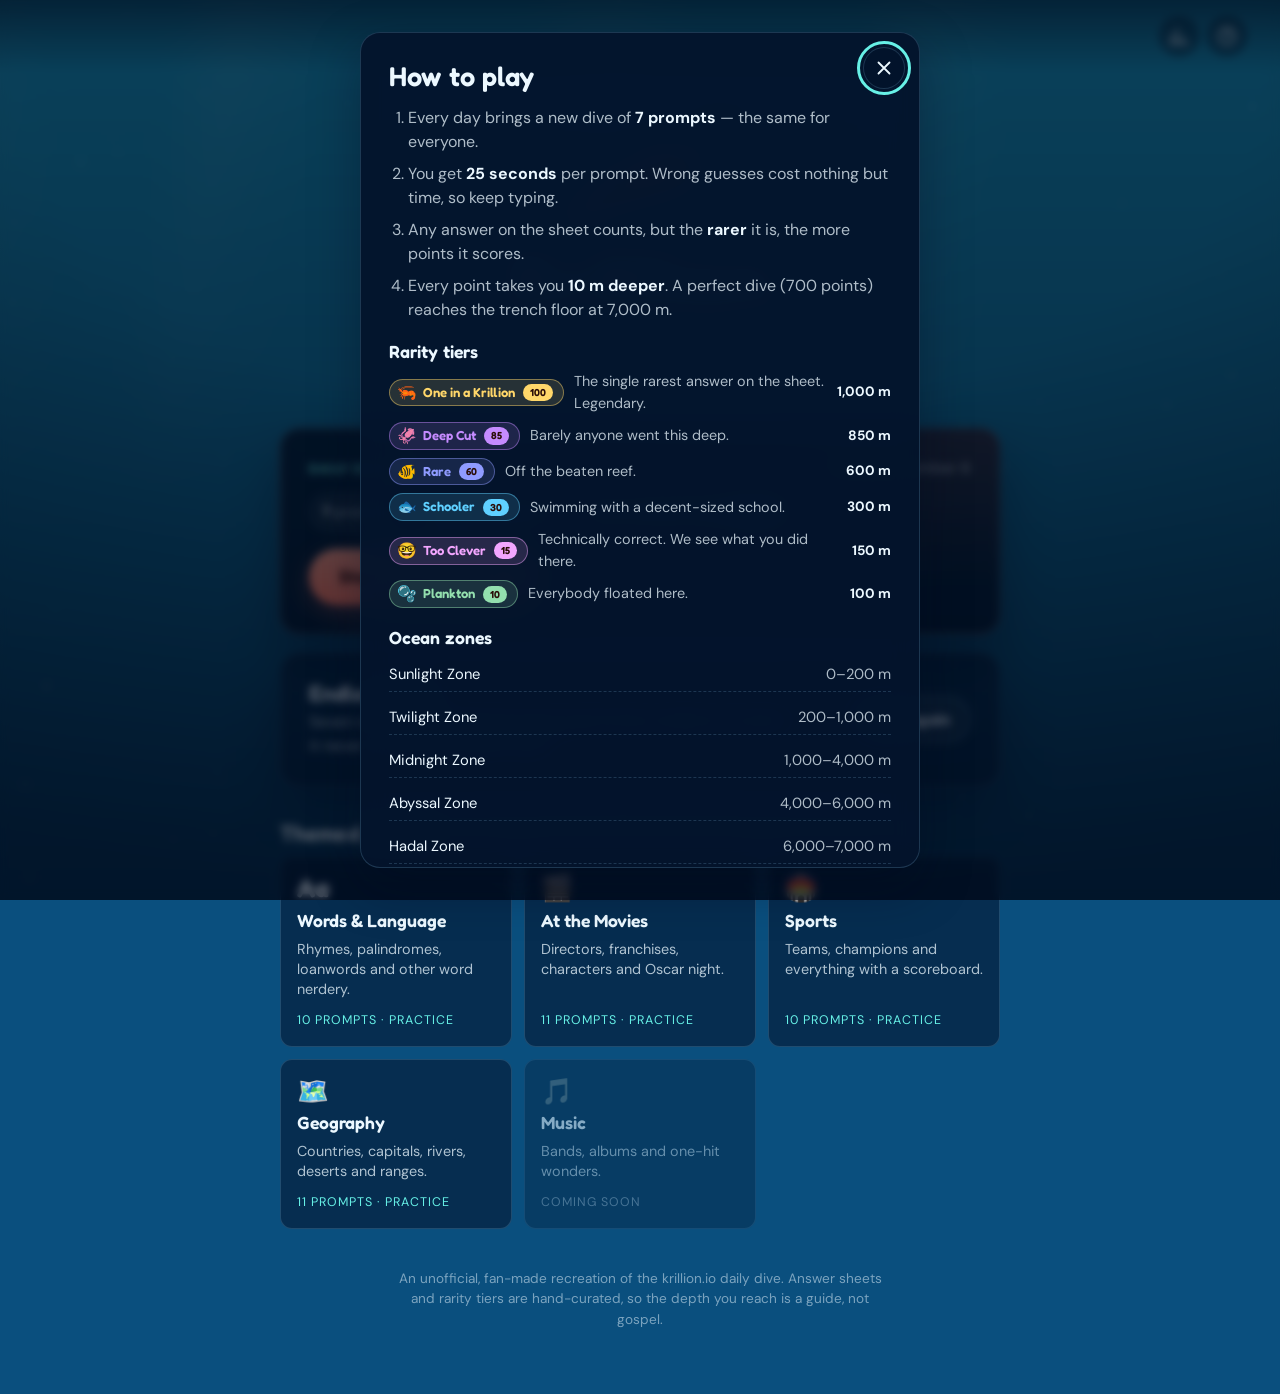
==== krillion/index.html @ 416b32ba "Add Krillion: a recreation of the krillion.io daily trivia dive Static, build-free web game in krill" ====
<!doctype html>
<html lang="en">
<head>
  <meta charset="utf-8">
  <meta name="viewport" content="width=device-width, initial-scale=1, viewport-fit=cover">
  <title>Krillion — the daily trivia dive</title>
  <meta name="description" content="Dive as deep as you can by giving rare answers to each trivia question. Seven prompts a day, 25 seconds each.">
  <meta name="theme-color" content="#0a4f7e">
  <link rel="icon" href="data:image/svg+xml,%3Csvg xmlns='http://www.w3.org/2000/svg' viewBox='0 0 100 100'%3E%3Ctext y='.9em' font-size='90'%3E%F0%9F%A6%90%3C/text%3E%3C/svg%3E">
  <link rel="preconnect" href="https://fonts.googleapis.com">
  <link rel="preconnect" href="https://fonts.gstatic.com" crossorigin>
  <link rel="stylesheet" href="https://fonts.googleapis.com/css2?family=DM+Sans:opsz,wght@9..40,400;9..40,500;9..40,700&family=Fredoka:wght@500;600;700&display=swap">
  <link rel="stylesheet" href="css/style.css">
</head>
<body>
  <div class="ocean" aria-hidden="true">
    <div class="rays"></div>
    <canvas id="snow"></canvas>
  </div>

  <header class="topbar">
    <button class="brand" data-act="brand" aria-label="Krillion home">
      <span class="brand-mark" aria-hidden="true">🦐</span>
      <span class="brand-name">Krillion</span>
    </button>
    <nav class="top-actions" aria-label="Main">
      <button class="icon-btn" data-act="log" aria-label="Dive log" title="Dive log">
        <svg viewBox="0 0 24 24" aria-hidden="true"><path d="M4 20V10M10 20V4M16 20v-7M22 20H2" fill="none" stroke="currentColor" stroke-width="1.8" stroke-linecap="round"/></svg>
      </button>
      <button class="icon-btn" data-act="help" aria-label="How to play" title="How to play">
        <svg viewBox="0 0 24 24" aria-hidden="true"><circle cx="12" cy="12" r="9.5" fill="none" stroke="currentColor" stroke-width="1.8"/><path d="M9.4 9.3a2.7 2.7 0 1 1 3.7 2.5c-.8.3-1.1.9-1.1 1.7v.4" fill="none" stroke="currentColor" stroke-width="1.8" stroke-linecap="round"/><circle cx="12" cy="17" r="1.1" fill="currentColor"/></svg>
      </button>
    </nav>
  </header>

  <main id="app"></main>

  <div id="modal-root"></div>
  <div id="toast" role="status" aria-live="polite"></div>

  <noscript><p class="noscript">Krillion needs JavaScript to dive. Please enable it and come on in — the water's fine.</p></noscript>

  <script src="js/data.js"></script>
  <script src="js/app.js"></script>
</body>
</html>
---- krillion/css/style.css ----
/* ───────────────────────────── Tokens ───────────────────────────── */
:root {
  --sea-top: rgb(26, 163, 204);
  --sea-bot: rgb(10, 79, 126);
  --rays: 1;

  --ink: #ecf8ff;
  --ink-soft: rgba(236, 248, 255, 0.74);
  --ink-faint: rgba(236, 248, 255, 0.5);
  --card: rgba(4, 22, 48, 0.58);
  --card-strong: rgba(3, 16, 36, 0.78);
  --line: rgba(150, 215, 255, 0.18);
  --line-strong: rgba(150, 215, 255, 0.34);

  --krill: #ff7a62;
  --krill-hi: #ff9d85;
  --krill-ink: #2a0d08;
  --glow: #67f0e6;
  --danger: #ff6b81;

  --t-plankton: #93dfae;
  --t-clever: #f3a6ff;
  --t-schooler: #5fd0ff;
  --t-rare: #8f9bff;
  --t-deep: #c58bff;
  --t-krillion: #ffd76a;
  --t-miss: #8696ad;

  --radius: 20px;
  --radius-sm: 12px;
  --shadow: 0 18px 50px rgba(0, 10, 30, 0.35);
  --display: 'Fredoka', 'Trebuchet MS', system-ui, sans-serif;
  --body: 'DM Sans', system-ui, -apple-system, 'Segoe UI', sans-serif;
  --gutter: clamp(16px, 4vw, 32px);
}

/* ───────────────────────────── Base ───────────────────────────── */
*,
*::before,
*::after { box-sizing: border-box; }

html { -webkit-text-size-adjust: 100%; }

body {
  margin: 0;
  min-height: 100vh;
  min-height: 100dvh;
  font-family: var(--body);
  font-size: 16px;
  line-height: 1.5;
  color: var(--ink);
  background: var(--sea-bot);
  -webkit-font-smoothing: antialiased;
  overflow-x: hidden;
}

button { font: inherit; color: inherit; }
h1, h2, h3, h4, h5 { font-family: var(--display); font-weight: 600; line-height: 1.15; margin: 0 0 0.5em; letter-spacing: 0.005em; }
p { margin: 0 0 0.8em; }
em { font-style: normal; color: var(--krill-hi); }
.muted { color: var(--ink-soft); }
.small { font-size: 0.875rem; }
.sr-only { position: absolute; width: 1px; height: 1px; padding: 0; margin: -1px; overflow: hidden; clip: rect(0 0 0 0); white-space: nowrap; border: 0; }
:focus-visible { outline: 3px solid var(--glow); outline-offset: 3px; border-radius: 8px; }

/* ───────────────────────────── Ocean backdrop ───────────────────────────── */
.ocean {
  position: fixed;
  inset: 0;
  z-index: -1;
  background: linear-gradient(180deg, var(--sea-top) 0%, var(--sea-bot) 100%);
  overflow: hidden;
}
.ocean::after {
  /* gentle vignette */
  content: '';
  position: absolute;
  inset: 0;
  background: radial-gradient(120% 90% at 50% 10%, transparent 40%, rgba(0, 6, 20, 0.45) 100%);
}
.rays {
  position: absolute;
  inset: -20% -10% 30%;
  opacity: calc(var(--rays) * 0.55);
  background:
    linear-gradient(100deg, transparent 20%, rgba(255, 255, 255, 0.16) 24%, transparent 30%),
    linear-gradient(80deg, transparent 45%, rgba(255, 255, 255, 0.12) 50%, transparent 56%),
    linear-gradient(95deg, transparent 62%, rgba(255, 255, 255, 0.14) 66%, transparent 72%),
    linear-gradient(85deg, transparent 5%, rgba(255, 255, 255, 0.1) 9%, transparent 14%);
  filter: blur(6px);
  transform-origin: 50% 0;
  animation: sway 14s ease-in-out infinite alternate;
  mask-image: linear-gradient(180deg, #000 0%, transparent 85%);
  -webkit-mask-image: linear-gradient(180deg, #000 0%, transparent 85%);
}
#snow { position: absolute; inset: 0; width: 100%; height: 100%; }

@keyframes sway {
  from { transform: skewX(-4deg) translateX(-2%); }
  to { transform: skewX(4deg) translateX(2%); }
}

/* ───────────────────────────── Top bar ───────────────────────────── */
.topbar {
  position: sticky;
  top: 0;
  z-index: 20;
  display: flex;
  align-items: center;
  justify-content: space-between;
  gap: 12px;
  padding: 12px var(--gutter);
  padding-top: max(12px, env(safe-area-inset-top));
  background: linear-gradient(180deg, rgba(2, 14, 34, 0.55), rgba(2, 14, 34, 0));
  backdrop-filter: blur(6px);
  -webkit-backdrop-filter: blur(6px);
}
.brand {
  display: inline-flex;
  align-items: center;
  gap: 8px;
  padding: 6px 10px 6px 6px;
  border: 0;
  border-radius: 999px;
  background: transparent;
  cursor: pointer;
}
.brand-mark { font-size: 1.5rem; filter: drop-shadow(0 2px 6px rgba(255, 122, 98, 0.5)); }
.brand-name { font-family: var(--display); font-weight: 700; font-size: 1.35rem; letter-spacing: 0.01em; }
.top-actions { display: flex; gap: 6px; }
body[data-screen='is-home'] .brand { visibility: hidden; }

.icon-btn {
  display: inline-grid;
  place-items: center;
  width: 42px;
  height: 42px;
  border-radius: 50%;
  border: 1px solid var(--line);
  background: rgba(3, 18, 40, 0.4);
  cursor: pointer;
  transition: background 0.2s, border-color 0.2s, transform 0.15s;
}
.icon-btn:hover { background: rgba(3, 18, 40, 0.7); border-color: var(--line-strong); }
.icon-btn:active { transform: scale(0.94); }
.icon-btn svg { width: 22px; height: 22px; }

/* ───────────────────────────── Shared bits ───────────────────────────── */
#app { width: 100%; max-width: 1040px; margin: 0 auto; padding: 0 var(--gutter) 64px; }

.screen { animation: rise 0.45s cubic-bezier(0.2, 0.8, 0.2, 1) both; }
@keyframes rise { from { opacity: 0; transform: translateY(14px); } to { opacity: 1; transform: none; } }

.card {
  position: relative;
  background: var(--card);
  border: 1px solid var(--line);
  border-radius: var(--radius);
  padding: clamp(18px, 3vw, 28px);
  box-shadow: var(--shadow);
  backdrop-filter: blur(14px) saturate(1.2);
  -webkit-backdrop-filter: blur(14px) saturate(1.2);
}
.card + .card { margin-top: 18px; }
.card h3 { font-size: 1.2rem; }

.eyebrow {
  display: inline-block;
  font-family: var(--display);
  font-weight: 600;
  font-size: 0.8rem;
  letter-spacing: 0.12em;
  text-transform: uppercase;
  color: var(--glow);
}

.btn {
  --btn-bg: rgba(255, 255, 255, 0.08);
  display: inline-flex;
  align-items: center;
  justify-content: center;
  gap: 8px;
  min-height: 46px;
  padding: 10px 20px;
  border-radius: 999px;
  border: 1px solid var(--line-strong);
  background: var(--btn-bg);
  font-family: var(--display);
  font-weight: 600;
  font-size: 1rem;
  letter-spacing: 0.01em;
  cursor: pointer;
  text-decoration: none;
  transition: transform 0.15s, box-shadow 0.2s, background 0.2s, border-color 0.2s;
}
.btn svg { width: 18px; height: 18px; }
.btn:hover { border-color: rgba(255, 255, 255, 0.5); }
.btn:active { transform: translateY(1px) scale(0.98); }
.btn.primary {
  border: 0;
  color: var(--krill-ink);
  background: linear-gradient(180deg, var(--krill-hi), var(--krill));
  box-shadow: 0 8px 24px rgba(255, 122, 98, 0.35), inset 0 1px 0 rgba(255, 255, 255, 0.45);
}
.btn.primary:hover { box-shadow: 0 10px 30px rgba(255, 122, 98, 0.5), inset 0 1px 0 rgba(255, 255, 255, 0.45); }
.btn.big { min-height: 56px; padding: 14px 30px; font-size: 1.15rem; }
.btn.ghost { background: rgba(255, 255, 255, 0.06); }

.link-btn {
  border: 0;
  background: none;
  padding: 6px 2px;
  color: var(--ink-faint);
  font-size: 0.9rem;
  text-decoration: underline;
  text-underline-offset: 3px;
  cursor: pointer;
}
.link-btn:hover { color: var(--ink); }

.card-actions { display: flex; flex-direction: column; align-items: flex-start; gap: 12px; margin-top: 18px; }
.card-actions.row { flex-direction: row; flex-wrap: wrap; align-items: center; }
.card-actions.end { justify-content: flex-end; }
.card-actions.center { align-items: center; justify-content: center; }

.emoji-row { font-size: 1.25rem; letter-spacing: 0.12em; line-height: 1.2; white-space: nowrap; }
.emoji-row.big { font-size: clamp(1.6rem, 6vw, 2.1rem); margin: 6px 0 10px; }

/* Tier badges */
.tier-badge {
  --tc: var(--t-miss);
  display: inline-flex;
  align-items: center;
  gap: 8px;
  padding: 6px 14px 6px 10px;
  border-radius: 999px;
  font-family: var(--display);
  font-weight: 600;
  font-size: 1.05rem;
  color: var(--tc);
  background: color-mix(in srgb, var(--tc) 14%, transparent);
  border: 1px solid color-mix(in srgb, var(--tc) 45%, transparent);
  white-space: nowrap;
}
.tier-badge.small { font-size: 0.82rem; padding: 3px 10px 3px 7px; gap: 6px; }
.tier-emoji { font-size: 1.2em; line-height: 1; }
.tier-pts {
  margin-left: 2px;
  padding: 1px 7px;
  border-radius: 999px;
  font-size: 0.78em;
  color: var(--krill-ink);
  background: var(--tc);
}
.tier-plankton { --tc: var(--t-plankton); }
.tier-clever { --tc: var(--t-clever); }
.tier-schooler { --tc: var(--t-schooler); }
.tier-rare { --tc: var(--t-rare); }
.tier-deep { --tc: var(--t-deep); }
.tier-krillion { --tc: var(--t-krillion); }
.tier-miss { --tc: var(--t-miss); }

/* ───────────────────────────── Home ───────────────────────────── */
.home { max-width: 720px; margin: 0 auto; }

.hero { text-align: center; padding: clamp(8px, 4vh, 40px) 0 clamp(18px, 4vh, 34px); }
.mascot { width: clamp(132px, 30vw, 180px); margin: 0 auto -6px; animation: bob 4.5s ease-in-out infinite; }
.mascot .krill { width: 100%; height: auto; filter: drop-shadow(0 14px 22px rgba(0, 20, 50, 0.45)); }
.krill-lights circle { animation: twinkle 2.4s ease-in-out infinite; }
.krill-lights circle:nth-child(2) { animation-delay: 0.3s; }
.krill-lights circle:nth-child(3) { animation-delay: 0.6s; }
.krill-lights circle:nth-child(4) { animation-delay: 0.9s; }
.krill-antennae path { transform-origin: 124px 40px; animation: wiggle 3s ease-in-out infinite alternate; }

.wordmark {
  font-size: clamp(3rem, 12vw, 5.2rem);
  font-weight: 700;
  margin: 0;
  letter-spacing: -0.01em;
  background: linear-gradient(180deg, #ffffff 30%, #bff3ff 100%);
  -webkit-background-clip: text;
  background-clip: text;
  color: transparent;
  text-shadow: 0 8px 30px rgba(0, 30, 70, 0.25);
}
.tagline { max-width: 30ch; margin: 6px auto 0; font-size: clamp(1.05rem, 2.6vw, 1.25rem); color: var(--ink-soft); }

@keyframes bob { 0%, 100% { transform: translateY(0) rotate(-2deg); } 50% { transform: translateY(-10px) rotate(2deg); } }
@keyframes twinkle { 0%, 100% { opacity: 0.35; } 50% { opacity: 1; } }
@keyframes wiggle { from { transform: rotate(-4deg); } to { transform: rotate(5deg); } }

.card-head { display: flex; flex-wrap: wrap; justify-content: space-between; align-items: baseline; gap: 4px 12px; margin-bottom: 14px; }
.card-head .date { color: var(--ink-soft); font-size: 0.95rem; }

.daily {
  border-color: rgba(255, 157, 133, 0.35);
  background:
    radial-gradient(120% 140% at 100% 0%, rgba(255, 122, 98, 0.16), transparent 55%),
    var(--card-strong);
}
.daily-facts { display: flex; flex-wrap: wrap; gap: 8px; list-style: none; padding: 0; margin: 0; }
.daily-facts li { padding: 6px 12px; border-radius: 999px; background: rgba(255, 255, 255, 0.06); border: 1px solid var(--line); color: var(--ink-soft); font-size: 0.95rem; }
.daily-facts strong { color: var(--ink); }
.daily-copy { font-size: 1.05rem; color: var(--ink-soft); }
.daily-copy strong { color: var(--ink); }
.daily-done { display: flex; flex-wrap: wrap; align-items: center; gap: 12px 24px; }
.daily-depth { font-family: var(--display); font-weight: 700; line-height: 1; }
.daily-depth strong { font-size: clamp(2.6rem, 9vw, 3.4rem); }
.daily-depth span { font-size: 1.3rem; margin-left: 4px; color: var(--ink-soft); }
.daily-meta p { margin: 4px 0 0; color: var(--ink-soft); }
.next-dive { margin: 0; color: var(--ink-soft); font-size: 0.95rem; }
.next-dive strong { font-variant-numeric: tabular-nums; color: var(--ink); }

.endless { display: flex; flex-wrap: wrap; align-items: center; justify-content: space-between; gap: 14px 24px; }
.endless h2 { font-size: 1.35rem; margin-bottom: 4px; }
.endless p { margin: 0; color: var(--ink-soft); max-width: 46ch; }

.packs { margin-top: 34px; }
.packs h2 { font-size: 1.35rem; }
.pack-grid { display: grid; grid-template-columns: repeat(auto-fill, minmax(min(100%, 200px), 1fr)); gap: 12px; }
.pack {
  display: flex;
  flex-direction: column;
  gap: 4px;
  text-align: left;
  padding: 16px;
  border-radius: var(--radius-sm);
  border: 1px solid var(--line);
  background: var(--card);
  backdrop-filter: blur(10px);
  -webkit-backdrop-filter: blur(10px);
  cursor: pointer;
  transition: transform 0.2s, border-color 0.2s, background 0.2s;
}
.pack:hover:not(:disabled) { transform: translateY(-3px); border-color: var(--line-strong); background: var(--card-strong); }
.pack-icon { font-size: 1.6rem; font-family: var(--display); font-weight: 700; line-height: 1.2; }
.pack-name { font-family: var(--display); font-weight: 600; font-size: 1.1rem; }
.pack-blurb { color: var(--ink-soft); font-size: 0.9rem; line-height: 1.4; }
.pack-meta { margin-top: auto; padding-top: 8px; font-size: 0.78rem; letter-spacing: 0.08em; text-transform: uppercase; color: var(--glow); }
.pack.soon { cursor: not-allowed; opacity: 0.55; }
.pack.soon .pack-meta { color: var(--ink-faint); }

.foot { margin-top: 40px; text-align: center; color: var(--ink-faint); font-size: 0.85rem; }
.foot p { max-width: 56ch; margin: 0 auto; }

/* ───────────────────────────── Game ───────────────────────────── */
.game { display: flex; flex-direction: column; min-height: calc(100dvh - 140px); }
.game-bar {
  display: grid;
  grid-template-columns: auto 1fr auto;
  align-items: center;
  gap: 14px;
  margin-bottom: 18px;
}
.game-title { display: flex; flex-direction: column; align-items: center; gap: 6px; min-width: 0; }
.pips { display: flex; gap: 6px; list-style: none; padding: 0; margin: 0; }
.pip {
  display: grid;
  place-items: center;
  width: 26px;
  height: 26px;
  border-radius: 50%;
  font-size: 0.8rem;
  line-height: 1;
  border: 1.5px solid var(--tc, rgba(255, 255, 255, 0.25));
  background: rgba(0, 0, 0, 0.18);
  transition: background 0.3s, border-color 0.3s, transform 0.3s;
}
.pip.done { background: color-mix(in srgb, var(--tc) 22%, transparent); }
.pip.current { border-color: var(--glow); box-shadow: 0 0 0 3px rgba(103, 240, 230, 0.2); transform: scale(1.1); }
.depth-readout { display: flex; flex-direction: column; align-items: flex-end; font-family: var(--display); line-height: 1.1; text-align: right; }
.depth-num { font-size: 1.15rem; white-space: nowrap; }
.depth-num strong { font-size: 1.5rem; font-variant-numeric: tabular-nums; }
.zone-name { font-size: 0.78rem; color: var(--glow); letter-spacing: 0.06em; text-transform: uppercase; white-space: nowrap; }

.game-body { flex: 1; display: grid; grid-template-columns: 112px 1fr; gap: clamp(14px, 3vw, 32px); align-items: stretch; }
.stage { display: flex; flex-direction: column; justify-content: center; min-width: 0; }

/* Depth gauge */
.gauge { display: flex; flex-direction: column; align-items: stretch; min-height: 420px; }
.gauge-track {
  position: relative;
  flex: 1;
  margin-left: 66px;
  width: 16px;
  border-radius: 999px;
  background: rgba(0, 0, 0, 0.25);
  border: 1px solid var(--line);
}
.gauge-zone { position: absolute; left: -66px; right: 0; border-top: 1px dashed rgba(255, 255, 255, 0.12); }
.gauge-zone span {
  position: absolute;
  top: 4px;
  left: 0;
  width: 60px;
  font-size: 0.58rem;
  letter-spacing: 0.05em;
  text-transform: uppercase;
  color: var(--ink-faint);
  line-height: 1.1;
}
.gauge-zone:first-child span { display: none; }
.gauge-tick { position: absolute; right: -10px; width: 6px; border-top: 1px solid var(--line-strong); }
.gauge-tick span { position: absolute; left: 10px; top: -7px; font-size: 0.62rem; color: var(--ink-faint); }
.gauge-fill {
  position: absolute;
  top: 0;
  left: 0;
  right: 0;
  height: 0;
  border-radius: 999px;
  background: linear-gradient(180deg, var(--glow), var(--krill));
  box-shadow: 0 0 14px rgba(103, 240, 230, 0.5);
}
.gauge-marker {
  position: absolute;
  left: 50%;
  top: 0;
  width: 54px;
  transform: translate(-50%, -50%);
  pointer-events: none;
}
.gauge-marker .krill { width: 100%; height: auto; transform: rotate(28deg); filter: drop-shadow(0 4px 8px rgba(0, 0, 0, 0.5)); }
.gauge-floor { margin-top: 8px; padding-left: 52px; font-size: 0.7rem; color: var(--ink-faint); white-space: nowrap; }

/* Prompt card */
.prompt-card {
  width: 100%;
  max-width: 680px;
  margin: 0 auto;
  padding: clamp(20px, 4vw, 36px);
  background: var(--card-strong);
}
.prompt-meta { display: flex; justify-content: space-between; align-items: center; gap: 12px; margin-bottom: 14px; }
.pack-tag { font-size: 0.8rem; color: var(--ink-soft); padding: 3px 10px; border-radius: 999px; border: 1px solid var(--line); white-space: nowrap; }
.prompt-q { font-size: clamp(1.55rem, 4.6vw, 2.25rem); font-weight: 600; margin: 0 0 22px; max-width: 24ch; text-wrap: balance; }

.timer { position: absolute; top: clamp(56px, 8vw, 70px); right: clamp(18px, 3vw, 30px); width: 64px; height: 64px; display: grid; place-items: center; }
.timer svg { position: absolute; inset: 0; width: 100%; height: 100%; transform: rotate(-90deg); }
.timer-bg { fill: rgba(0, 0, 0, 0.25); stroke: rgba(255, 255, 255, 0.12); stroke-width: 5; }
.timer-fg { fill: none; stroke: var(--glow); stroke-width: 5; stroke-linecap: round; stroke-dasharray: 100; stroke-dashoffset: 0; }
.timer span { position: relative; font-family: var(--display); font-weight: 700; font-size: 1.45rem; font-variant-numeric: tabular-nums; }
.timer.preview .timer-fg { stroke: var(--krill-hi); }
.timer.urgent .timer-fg { stroke: var(--danger); }
.timer.urgent span { color: var(--danger); animation: pulse 0.9s ease-in-out infinite; }
.prompt-card.revealed .timer { opacity: 0.35; }
.prompt-card .prompt-q { padding-right: 76px; }

@keyframes pulse { 0%, 100% { transform: scale(1); } 50% { transform: scale(1.15); } }

.get-ready { font-family: var(--display); font-size: 1.1rem; color: var(--krill-hi); margin: 0; animation: breathe 1s ease-in-out infinite alternate; }
@keyframes breathe { from { opacity: 0.55; } to { opacity: 1; } }

.answer-form { display: flex; gap: 10px; }
.answer-form input {
  flex: 1;
  min-width: 0;
  min-height: 56px;
  padding: 12px 18px;
  border-radius: 16px;
  border: 1.5px solid var(--line-strong);
  background: rgba(255, 255, 255, 0.07);
  color: var(--ink);
  font: 500 1.15rem var(--body);
  transition: border-color 0.2s, background 0.2s, box-shadow 0.2s;
}
.answer-form input::placeholder { color: var(--ink-faint); }
.answer-form input:focus { outline: none; border-color: var(--glow); background: rgba(255, 255, 255, 0.1); box-shadow: 0 0 0 4px rgba(103, 240, 230, 0.18); }
.answer-form .btn { min-height: 56px; border-radius: 16px; }
.answer-form.shake { animation: shake 0.4s cubic-bezier(0.36, 0.07, 0.19, 0.97); }
@keyframes shake {
  20%, 60% { transform: translateX(-7px); }
  40%, 80% { transform: translateX(7px); }
}

.feedback { min-height: 1.5em; margin: 12px 0 6px; color: var(--danger); font-size: 0.95rem; }
.tries { display: flex; flex-wrap: wrap; gap: 6px; list-style: none; padding: 0; margin: 0 0 10px; }
.tries li { padding: 3px 10px; border-radius: 999px; background: rgba(255, 107, 129, 0.12); color: rgba(255, 190, 200, 0.85); font-size: 0.85rem; text-decoration: line-through; text-decoration-color: rgba(255, 107, 129, 0.7); }

/* Reveal */
.reveal { --tc: var(--t-miss); animation: rise 0.4s cubic-bezier(0.2, 0.8, 0.2, 1) both; }
.reveal .tier-badge { font-size: 1.25rem; padding: 8px 18px 8px 12px; }
.reveal.tier-krillion .tier-badge { box-shadow: 0 0 30px rgba(255, 215, 106, 0.45); animation: shimmer 1.6s ease-in-out infinite alternate; }
@keyframes shimmer { from { box-shadow: 0 0 14px rgba(255, 215, 106, 0.3); } to { box-shadow: 0 0 36px rgba(255, 215, 106, 0.65); } }
.reveal-answer { margin: 16px 0 4px; font-family: var(--display); font-size: clamp(1.4rem, 4vw, 1.8rem); font-weight: 600; }
.reveal-answer.muted { font-size: 1.15rem; color: var(--ink-soft); }
.matched { display: block; font-family: var(--body); font-size: 0.9rem; font-weight: 400; color: var(--ink-soft); }
.reveal-points { display: flex; flex-wrap: wrap; align-items: center; gap: 4px 8px; font-family: var(--display); font-size: 1.15rem; color: var(--tc); margin-bottom: 8px; }
.reveal-points .sep { color: var(--ink-faint); }
.descent { display: inline-flex; align-items: center; gap: 2px; color: var(--glow); }
.descent svg { width: 18px; height: 18px; }
.reveal-note { color: var(--ink-soft); max-width: 52ch; }
.reveal-common { font-size: 0.9rem; color: var(--ink-faint); }
.reveal-common span { color: var(--ink-soft); }
.reveal .btn { margin-top: 6px; }
.reveal.tier-plankton { --tc: var(--t-plankton); }
.reveal.tier-clever { --tc: var(--t-clever); }
.reveal.tier-schooler { --tc: var(--t-schooler); }
.reveal.tier-rare { --tc: var(--t-rare); }
.reveal.tier-deep { --tc: var(--t-deep); }
.reveal.tier-krillion { --tc: var(--t-krillion); }

/* ───────────────────────────── Results ───────────────────────────── */
.results { max-width: 780px; margin: 0 auto; }
.results-hero {
  text-align: center;
  background:
    radial-gradient(120% 120% at 50% 0%, rgba(103, 240, 230, 0.12), transparent 60%),
    var(--card-strong);
}
.results-hero .card-actions { justify-content: center; }
.final-depth { font-family: var(--display); font-weight: 700; line-height: 1; margin: 10px 0 6px; }
.final-depth span { font-size: clamp(3.6rem, 16vw, 5.6rem); font-variant-numeric: tabular-nums; background: linear-gradient(180deg, #fff, #9ff1ff); -webkit-background-clip: text; background-clip: text; color: transparent; }
.final-depth small { font-size: 1.6rem; margin-left: 6px; color: var(--ink-soft); }
.final-sub { font-family: var(--display); font-size: 1.1rem; margin-bottom: 4px; }
.final-flavor { color: var(--ink-soft); }
.best { display: flex; flex-wrap: wrap; justify-content: center; align-items: center; gap: 6px 10px; color: var(--ink-soft); }
.best strong { color: var(--ink); }

.profile { width: 100%; height: auto; display: block; }
.profile .band { fill: rgba(255, 255, 255, 0.025); stroke: rgba(255, 255, 255, 0.07); }
.profile .band-1 { fill: rgba(255, 255, 255, 0.04); }
.profile .band-2 { fill: rgba(0, 0, 0, 0.06); }
.profile .band-3 { fill: rgba(0, 0, 0, 0.14); }
.profile .band-4 { fill: rgba(0, 0, 0, 0.24); }
.profile .band-label, .profile .axis-label { fill: var(--ink-faint); font: 500 11px var(--body); letter-spacing: 0.04em; }
.profile-area { fill: rgba(103, 240, 230, 0.1); }
.profile-line { fill: none; stroke: var(--glow); stroke-width: 3; stroke-linecap: round; filter: drop-shadow(0 0 6px rgba(103, 240, 230, 0.6)); }
.profile .dot { stroke: rgba(2, 10, 26, 0.9); stroke-width: 2.5; fill: var(--tc, var(--t-miss)); }
.profile .dot.start { fill: var(--ink); }

.round-list { list-style: none; padding: 0; margin: 12px 0 0; display: grid; gap: 10px; }
.round-row details { border: 1px solid var(--line); border-radius: var(--radius-sm); background: rgba(255, 255, 255, 0.03); overflow: hidden; }
.round-row details[open] { background: rgba(255, 255, 255, 0.05); }
.round-row summary {
  display: grid;
  grid-template-columns: 30px 1fr auto;
  align-items: center;
  gap: 12px;
  padding: 12px 14px;
  cursor: pointer;
  list-style: none;
}
.round-row summary::-webkit-details-marker { display: none; }
.round-no { display: grid; place-items: center; width: 30px; height: 30px; border-radius: 50%; background: rgba(255, 255, 255, 0.08); font-family: var(--display); font-weight: 600; }
.round-main { display: flex; flex-direction: column; min-width: 0; }
.round-q { font-weight: 500; }
.round-a { color: var(--ink-soft); font-size: 0.92rem; overflow-wrap: anywhere; }
.sheet { padding: 4px 16px 16px; border-top: 1px solid var(--line); }
.sheet-intro { margin: 12px 0 6px; font-size: 0.8rem; letter-spacing: 0.08em; text-transform: uppercase; color: var(--ink-faint); }
.sheet-tries { margin: 12px 0 0; font-size: 0.9rem; color: rgba(255, 190, 200, 0.85); }
.sheet-tier { margin-top: 12px; }
.sheet-tier h5 { display: flex; align-items: center; gap: 8px; margin: 0 0 6px; font-size: 1rem; }
.sheet-tier .count { font-family: var(--body); font-size: 0.8rem; color: var(--ink-faint); font-weight: 500; }
.sheet-tier p { margin: 0; line-height: 1.9; }
.sheet-item { display: inline; color: var(--ink-soft); font-size: 0.92rem; }
.sheet-item:not(:last-child)::after { content: ' · '; color: var(--ink-faint); }
.sheet-item.picked { color: var(--tc); font-weight: 700; }
.sheet-item[title] { text-decoration: underline dotted rgba(255, 255, 255, 0.35); text-underline-offset: 3px; cursor: help; }

/* ───────────────────────────── Log ───────────────────────────── */
.log { max-width: 780px; margin: 0 auto; }
.screen-head { text-align: center; margin: 10px 0 22px; }
.screen-head h1 { font-size: clamp(2rem, 6vw, 2.8rem); margin-bottom: 4px; }
.stats-grid { display: grid; grid-template-columns: repeat(auto-fit, minmax(min(100%, 130px), 1fr)); gap: 12px; margin-bottom: 18px; }
.stats-grid .card + .card { margin-top: 0; }
.stat { display: flex; flex-direction: column; align-items: center; text-align: center; padding: 18px 12px; }
.stat strong { font-family: var(--display); font-size: 1.9rem; line-height: 1.1; }
.stat strong small { font-size: 0.9rem; color: var(--ink-soft); }
.stat span { font-size: 0.82rem; color: var(--ink-soft); }
.tally-list { list-style: none; padding: 0; margin: 0; display: grid; gap: 8px; }
.tally { display: grid; grid-template-columns: minmax(120px, 170px) 1fr 40px; align-items: center; gap: 12px; font-size: 0.92rem; }
.tally-label { color: var(--tc); white-space: nowrap; }
.tally-bar { height: 10px; border-radius: 999px; background: rgba(255, 255, 255, 0.06); overflow: hidden; }
.tally-bar span { display: block; height: 100%; border-radius: inherit; background: var(--tc); }
.tally-n { text-align: right; font-variant-numeric: tabular-nums; color: var(--ink-soft); }
.log-list { list-style: none; padding: 0; margin: 0; }
.log-row { display: grid; grid-template-columns: 1fr auto auto; align-items: center; gap: 14px; padding: 12px 0; border-top: 1px solid var(--line); }
.log-row:first-child { border-top: 0; }
.log-title { display: flex; flex-direction: column; font-weight: 500; }
.log-title small { color: var(--ink-faint); font-weight: 400; }
.log-row .emoji-row { font-size: 1rem; letter-spacing: 0.05em; }
.log-depth { font-family: var(--display); font-weight: 600; font-variant-numeric: tabular-nums; min-width: 70px; text-align: right; }

/* ───────────────────────────── Modal & toast ───────────────────────────── */
#modal-root { position: fixed; inset: 0; z-index: 50; display: none; place-items: center; padding: var(--gutter); }
#modal-root.open { display: grid; }
.modal-backdrop { position: absolute; inset: 0; background: rgba(1, 8, 22, 0.62); backdrop-filter: blur(4px); -webkit-backdrop-filter: blur(4px); animation: fade 0.2s both; }
.modal {
  position: relative;
  width: min(560px, 100%);
  max-height: calc(100dvh - 2 * var(--gutter));
  overflow: auto;
  background: rgba(4, 20, 44, 0.96);
  animation: rise 0.3s cubic-bezier(0.2, 0.8, 0.2, 1) both;
}
.modal h2 { font-size: 1.7rem; padding-right: 48px; }
.modal h3 { font-size: 1.1rem; margin-top: 20px; }
.modal-close { position: absolute; top: 14px; right: 14px; }
.rules { padding-left: 1.2em; margin: 0; }
.rules li { margin-bottom: 8px; color: var(--ink-soft); }
.rules strong { color: var(--ink); }
.tier-table, .zone-table { list-style: none; padding: 0; margin: 0; display: grid; gap: 8px; }
.tier-table li { display: grid; grid-template-columns: auto 1fr auto; align-items: center; gap: 10px; font-size: 0.9rem; color: var(--ink-soft); }
.tier-table li strong { color: var(--ink); font-variant-numeric: tabular-nums; font-size: 0.85rem; }
.zone-table li { display: flex; justify-content: space-between; gap: 12px; padding: 6px 0; border-bottom: 1px dashed var(--line); font-size: 0.92rem; }
.zone-table li span:last-child { color: var(--ink-soft); font-variant-numeric: tabular-nums; }
@keyframes fade { from { opacity: 0; } to { opacity: 1; } }

#toast {
  position: fixed;
  left: 50%;
  bottom: max(24px, env(safe-area-inset-bottom));
  z-index: 60;
  transform: translate(-50%, 20px);
  padding: 12px 20px;
  border-radius: 999px;
  background: rgba(236, 248, 255, 0.95);
  color: #03172f;
  font-weight: 600;
  box-shadow: var(--shadow);
  opacity: 0;
  pointer-events: none;
  transition: opacity 0.25s, transform 0.25s;
}
#toast.show { opacity: 1; transform: translate(-50%, 0); }

.noscript { max-width: 40ch; margin: 20vh auto; text-align: center; font-size: 1.1rem; }

/* ───────────────────────────── Responsive ───────────────────────────── */
@media (max-width: 720px) {
  .game { min-height: 0; }
  .game-bar { gap: 10px; margin-bottom: 14px; }
  .pip { width: 22px; height: 22px; font-size: 0.68rem; }
  .pips { gap: 4px; }
  .depth-num strong { font-size: 1.2rem; }
  .depth-num { font-size: 0.95rem; }
  .game-body { grid-template-columns: 26px 1fr; gap: 12px; }
  .gauge { min-height: 0; }
  .gauge-track { margin-left: 8px; width: 10px; }
  .gauge-zone { left: -3px; right: -3px; }
  .gauge-zone span, .gauge-tick span, .gauge-floor { display: none; }
  .stats-grid .stat:last-child:nth-child(odd) { grid-column: 1 / -1; }
  .gauge-marker { width: 34px; }
  .stage { justify-content: flex-start; }
  .timer { width: 54px; height: 54px; top: 54px; right: 16px; }
  .timer span { font-size: 1.2rem; }
  .prompt-card .prompt-q { padding-right: 58px; }
  .answer-form { flex-direction: column; }
  .answer-form .btn { width: 100%; }
  .round-row summary { grid-template-columns: 26px 1fr; }
  .round-row summary .tier-badge { grid-column: 2; justify-self: start; }
  .round-no { width: 26px; height: 26px; font-size: 0.85rem; }
  .log-row { grid-template-columns: 1fr auto; }
  .log-row .emoji-row { grid-column: 1 / -1; grid-row: 2; }
  .tally { grid-template-columns: 1fr 1.2fr 34px; }
}

@media (max-width: 420px) {
  .game-bar { grid-template-columns: auto 1fr; }
  .depth-readout { grid-column: 1 / -1; grid-row: 2; flex-direction: row; align-items: baseline; justify-content: center; gap: 10px; }
  .game-title { align-items: flex-end; }
  .card-actions.row .btn { flex: 1 1 100%; }
}

@media (prefers-reduced-motion: reduce) {
  *, *::before, *::after { animation-duration: 0.001ms !important; animation-iteration-count: 1 !important; transition-duration: 0.001ms !important; }
}
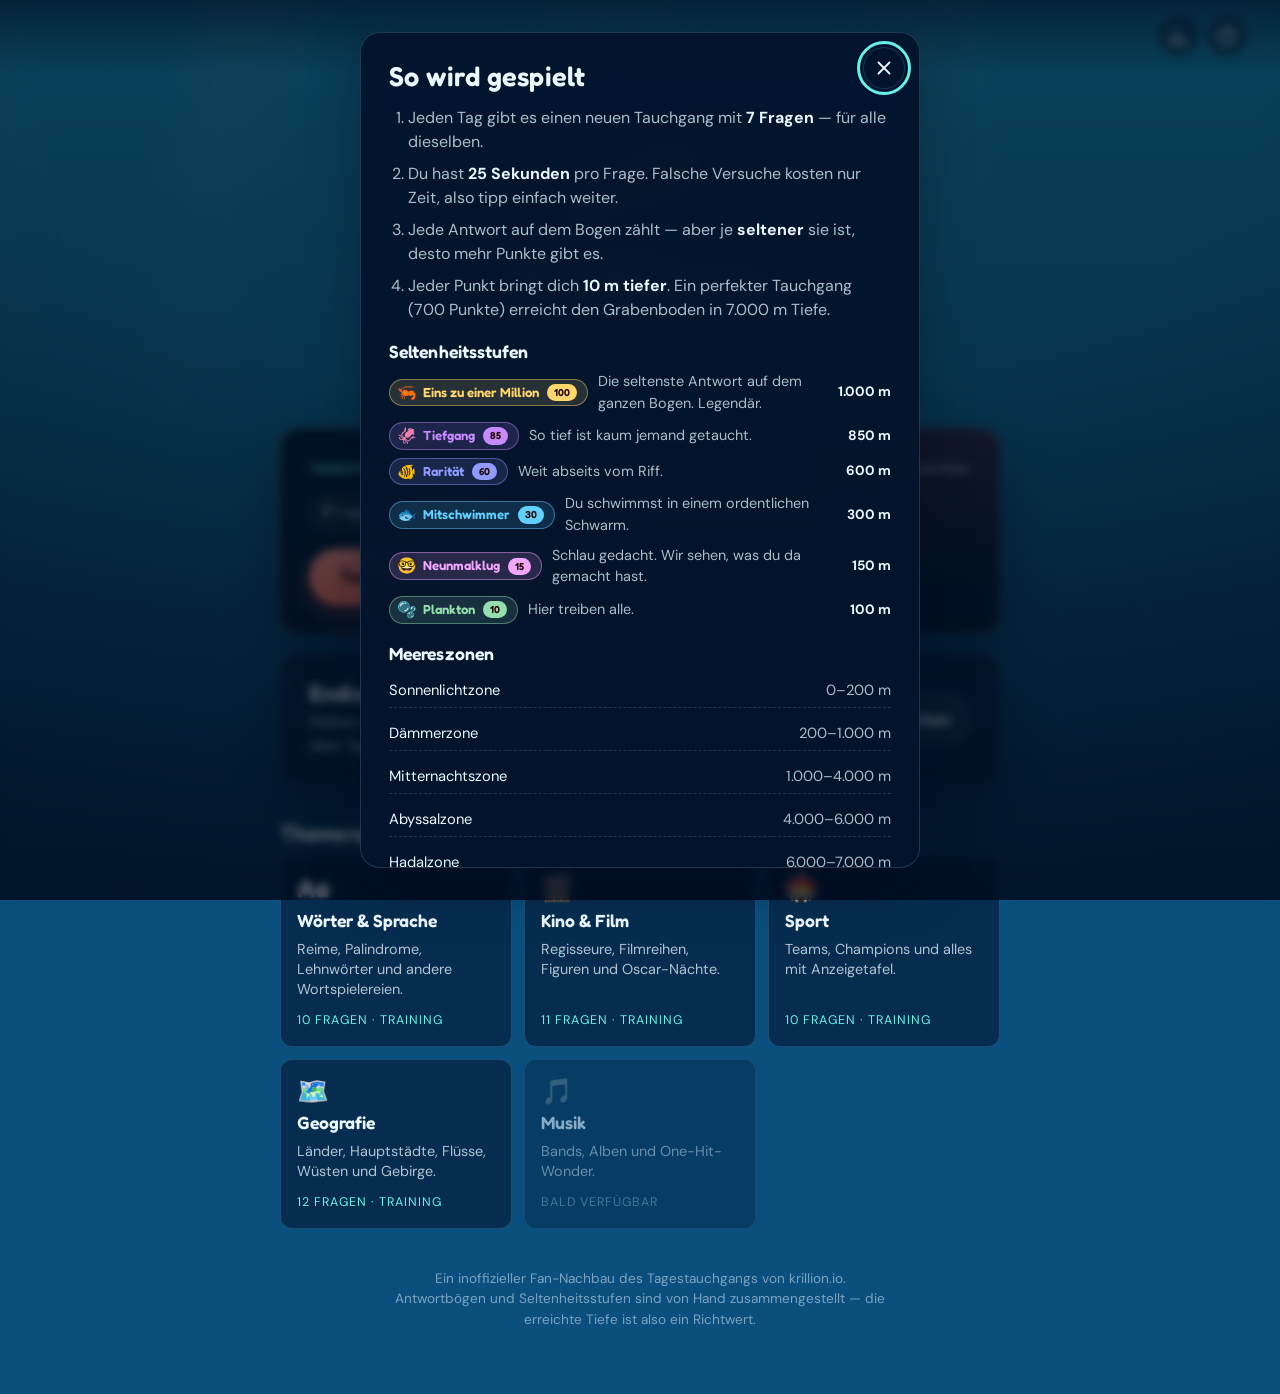
==== commit 49d22268: "Translate Krillion into German The whole game now plays in German: interface, tier names, ocean zone" ====
--- a/krillion/index.html
+++ b/krillion/index.html
@@ -1,10 +1,10 @@
 <!doctype html>
-<html lang="en">
+<html lang="de">
 <head>
   <meta charset="utf-8">
   <meta name="viewport" content="width=device-width, initial-scale=1, viewport-fit=cover">
-  <title>Krillion — the daily trivia dive</title>
-  <meta name="description" content="Dive as deep as you can by giving rare answers to each trivia question. Seven prompts a day, 25 seconds each.">
+  <title>Krillion — der tägliche Quiz-Tauchgang</title>
+  <meta name="description" content="Tauche so tief du kannst — mit seltenen Antworten auf jede Quizfrage. Sieben Fragen am Tag, 25 Sekunden pro Frage.">
   <meta name="theme-color" content="#0a4f7e">
   <link rel="icon" href="data:image/svg+xml,%3Csvg xmlns='http://www.w3.org/2000/svg' viewBox='0 0 100 100'%3E%3Ctext y='.9em' font-size='90'%3E%F0%9F%A6%90%3C/text%3E%3C/svg%3E">
   <link rel="preconnect" href="https://fonts.googleapis.com">
@@ -19,15 +19,15 @@
   </div>
 
   <header class="topbar">
-    <button class="brand" data-act="brand" aria-label="Krillion home">
+    <button class="brand" data-act="brand" aria-label="Krillion Startseite">
       <span class="brand-mark" aria-hidden="true">🦐</span>
       <span class="brand-name">Krillion</span>
     </button>
-    <nav class="top-actions" aria-label="Main">
-      <button class="icon-btn" data-act="log" aria-label="Dive log" title="Dive log">
+    <nav class="top-actions" aria-label="Hauptmenü">
+      <button class="icon-btn" data-act="log" aria-label="Tauchlogbuch" title="Tauchlogbuch">
         <svg viewBox="0 0 24 24" aria-hidden="true"><path d="M4 20V10M10 20V4M16 20v-7M22 20H2" fill="none" stroke="currentColor" stroke-width="1.8" stroke-linecap="round"/></svg>
       </button>
-      <button class="icon-btn" data-act="help" aria-label="How to play" title="How to play">
+      <button class="icon-btn" data-act="help" aria-label="So wird gespielt" title="So wird gespielt">
         <svg viewBox="0 0 24 24" aria-hidden="true"><circle cx="12" cy="12" r="9.5" fill="none" stroke="currentColor" stroke-width="1.8"/><path d="M9.4 9.3a2.7 2.7 0 1 1 3.7 2.5c-.8.3-1.1.9-1.1 1.7v.4" fill="none" stroke="currentColor" stroke-width="1.8" stroke-linecap="round"/><circle cx="12" cy="17" r="1.1" fill="currentColor"/></svg>
       </button>
     </nav>
@@ -38,7 +38,7 @@
   <div id="modal-root"></div>
   <div id="toast" role="status" aria-live="polite"></div>
 
-  <noscript><p class="noscript">Krillion needs JavaScript to dive. Please enable it and come on in — the water's fine.</p></noscript>
+  <noscript><p class="noscript">Krillion braucht JavaScript zum Tauchen. Bitte aktiviere es — das Wasser ist herrlich.</p></noscript>
 
   <script src="js/data.js"></script>
   <script src="js/app.js"></script>
--- a/krillion/css/style.css
+++ b/krillion/css/style.css
@@ -56,7 +56,7 @@
 
 button { font: inherit; color: inherit; }
 h1, h2, h3, h4, h5 { font-family: var(--display); font-weight: 600; line-height: 1.15; margin: 0 0 0.5em; letter-spacing: 0.005em; }
-p { margin: 0 0 0.8em; }
+p { margin: 0 0 0.8em; hyphens: auto; overflow-wrap: break-word; }
 em { font-style: normal; color: var(--krill-hi); }
 .muted { color: var(--ink-soft); }
 .small { font-size: 0.875rem; }
@@ -433,7 +433,7 @@
 }
 .prompt-meta { display: flex; justify-content: space-between; align-items: center; gap: 12px; margin-bottom: 14px; }
 .pack-tag { font-size: 0.8rem; color: var(--ink-soft); padding: 3px 10px; border-radius: 999px; border: 1px solid var(--line); white-space: nowrap; }
-.prompt-q { font-size: clamp(1.55rem, 4.6vw, 2.25rem); font-weight: 600; margin: 0 0 22px; max-width: 24ch; text-wrap: balance; }
+.prompt-q { font-size: clamp(1.55rem, 4.6vw, 2.25rem); font-weight: 600; margin: 0 0 22px; max-width: 26ch; text-wrap: balance; hyphens: auto; overflow-wrap: break-word; }
 
 .timer { position: absolute; top: clamp(56px, 8vw, 70px); right: clamp(18px, 3vw, 30px); width: 64px; height: 64px; display: grid; place-items: center; }
 .timer svg { position: absolute; inset: 0; width: 100%; height: 100%; transform: rotate(-90deg); }
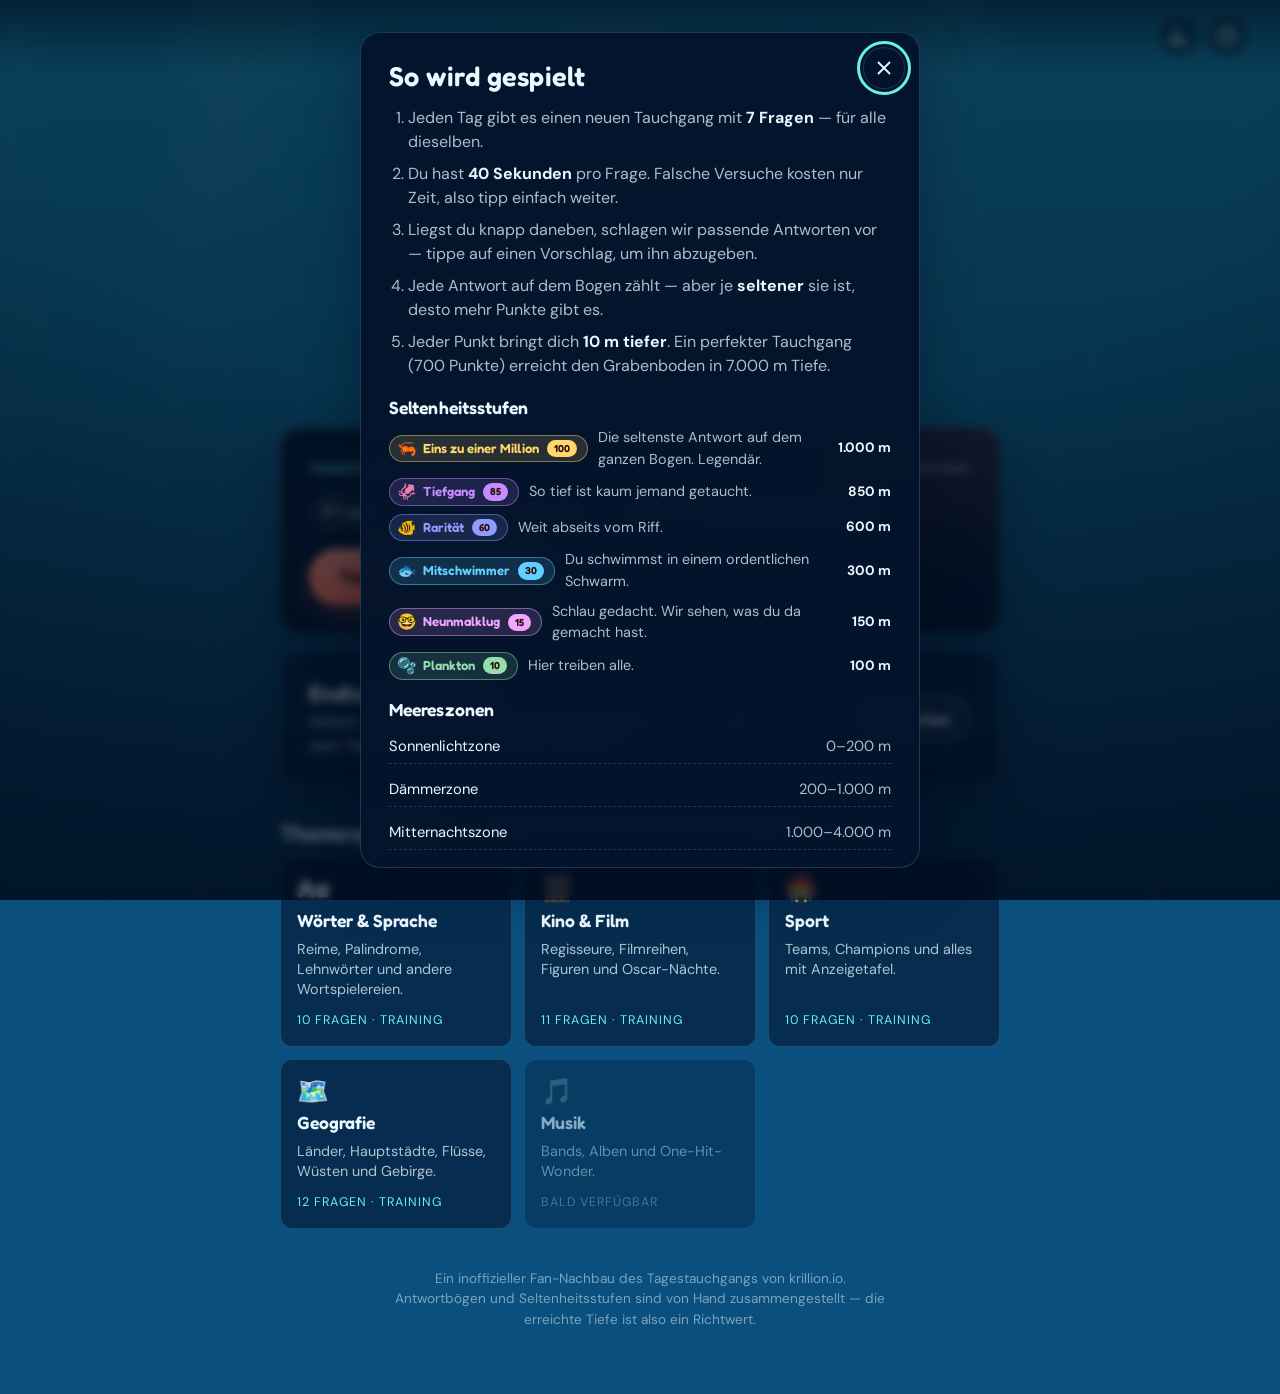
==== commit 38f050b4: "Suggest near-miss answers and give 40 seconds per prompt A typo or the start of a longer answer no l" ====
--- a/krillion/index.html
+++ b/krillion/index.html
@@ -4,7 +4,7 @@
   <meta charset="utf-8">
   <meta name="viewport" content="width=device-width, initial-scale=1, viewport-fit=cover">
   <title>Krillion — der tägliche Quiz-Tauchgang</title>
-  <meta name="description" content="Tauche so tief du kannst — mit seltenen Antworten auf jede Quizfrage. Sieben Fragen am Tag, 25 Sekunden pro Frage.">
+  <meta name="description" content="Tauche so tief du kannst — mit seltenen Antworten auf jede Quizfrage. Sieben Fragen am Tag, 40 Sekunden pro Frage.">
   <meta name="theme-color" content="#0a4f7e">
   <link rel="icon" href="data:image/svg+xml,%3Csvg xmlns='http://www.w3.org/2000/svg' viewBox='0 0 100 100'%3E%3Ctext y='.9em' font-size='90'%3E%F0%9F%A6%90%3C/text%3E%3C/svg%3E">
   <link rel="preconnect" href="https://fonts.googleapis.com">
--- a/krillion/css/style.css
+++ b/krillion/css/style.css
@@ -474,6 +474,22 @@
 }
 
 .feedback { min-height: 1.5em; margin: 12px 0 6px; color: var(--danger); font-size: 0.95rem; }
+.feedback.soft { color: var(--ink-soft); }
+.suggest { display: flex; flex-wrap: wrap; align-items: center; gap: 8px; margin: 0 0 12px; animation: rise 0.25s ease-out both; }
+.suggest-label { font-size: 0.9rem; color: var(--ink-soft); }
+.suggest-btn {
+  min-height: 40px;
+  padding: 7px 16px;
+  border-radius: 999px;
+  border: 1.5px solid var(--glow);
+  background: rgba(103, 240, 230, 0.12);
+  color: var(--ink);
+  font: 600 1rem var(--display);
+  cursor: pointer;
+  transition: background 0.2s, transform 0.15s;
+}
+.suggest-btn:hover { background: rgba(103, 240, 230, 0.24); }
+.suggest-btn:active { transform: scale(0.97); }
 .tries { display: flex; flex-wrap: wrap; gap: 6px; list-style: none; padding: 0; margin: 0 0 10px; }
 .tries li { padding: 3px 10px; border-radius: 999px; background: rgba(255, 107, 129, 0.12); color: rgba(255, 190, 200, 0.85); font-size: 0.85rem; text-decoration: line-through; text-decoration-color: rgba(255, 107, 129, 0.7); }
 
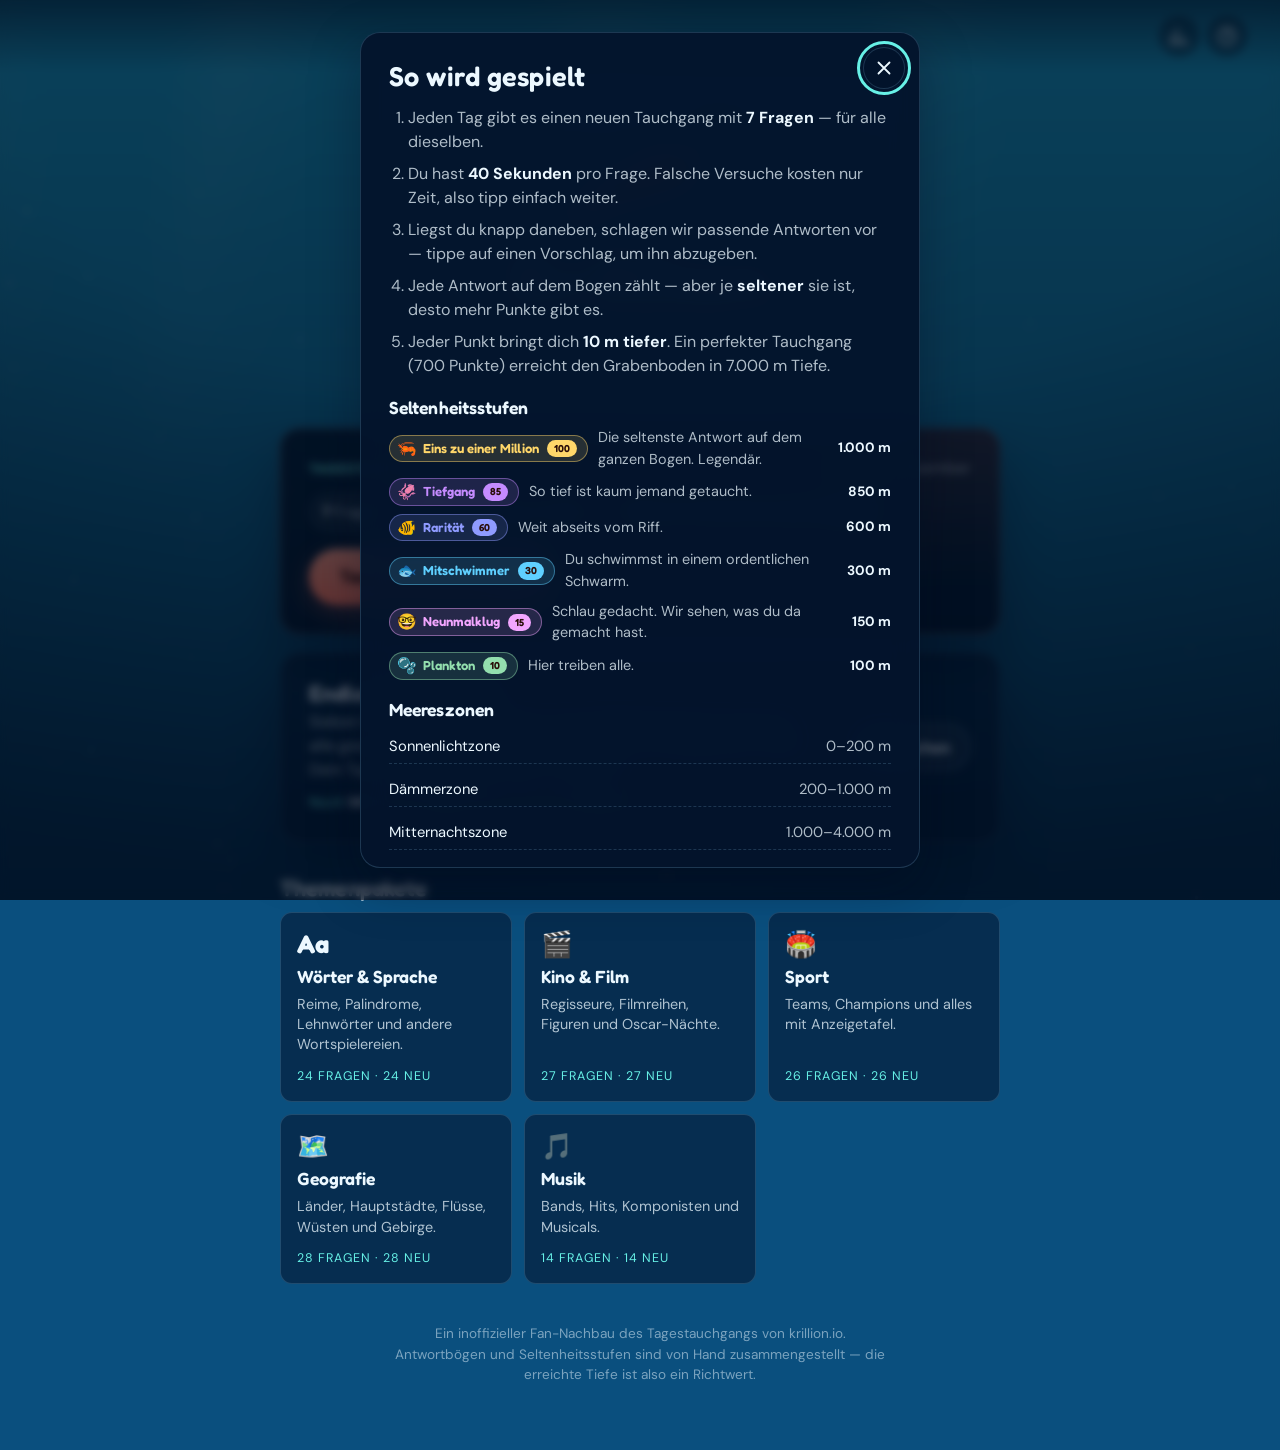
==== commit b495a559: "Grow the question pool to 141 prompts Twenty dives of seven prompts now pass without a single repeat" ====
--- a/krillion/index.html
+++ b/krillion/index.html
@@ -41,6 +41,8 @@
   <noscript><p class="noscript">Krillion braucht JavaScript zum Tauchen. Bitte aktiviere es — das Wasser ist herrlich.</p></noscript>
 
   <script src="js/data.js"></script>
+  <script src="js/data-more-1.js"></script>
+  <script src="js/data-more-2.js"></script>
   <script src="js/app.js"></script>
 </body>
 </html>
--- a/krillion/css/style.css
+++ b/krillion/css/style.css
@@ -314,6 +314,8 @@
 .endless { display: flex; flex-wrap: wrap; align-items: center; justify-content: space-between; gap: 14px 24px; }
 .endless h2 { font-size: 1.35rem; margin-bottom: 4px; }
 .endless p { margin: 0; color: var(--ink-soft); max-width: 46ch; }
+.endless p.endless-count { margin-top: 10px; font-size: 0.9rem; color: var(--glow); }
+.endless-count strong { color: var(--ink); }
 
 .packs { margin-top: 34px; }
 .packs h2 { font-size: 1.35rem; }
